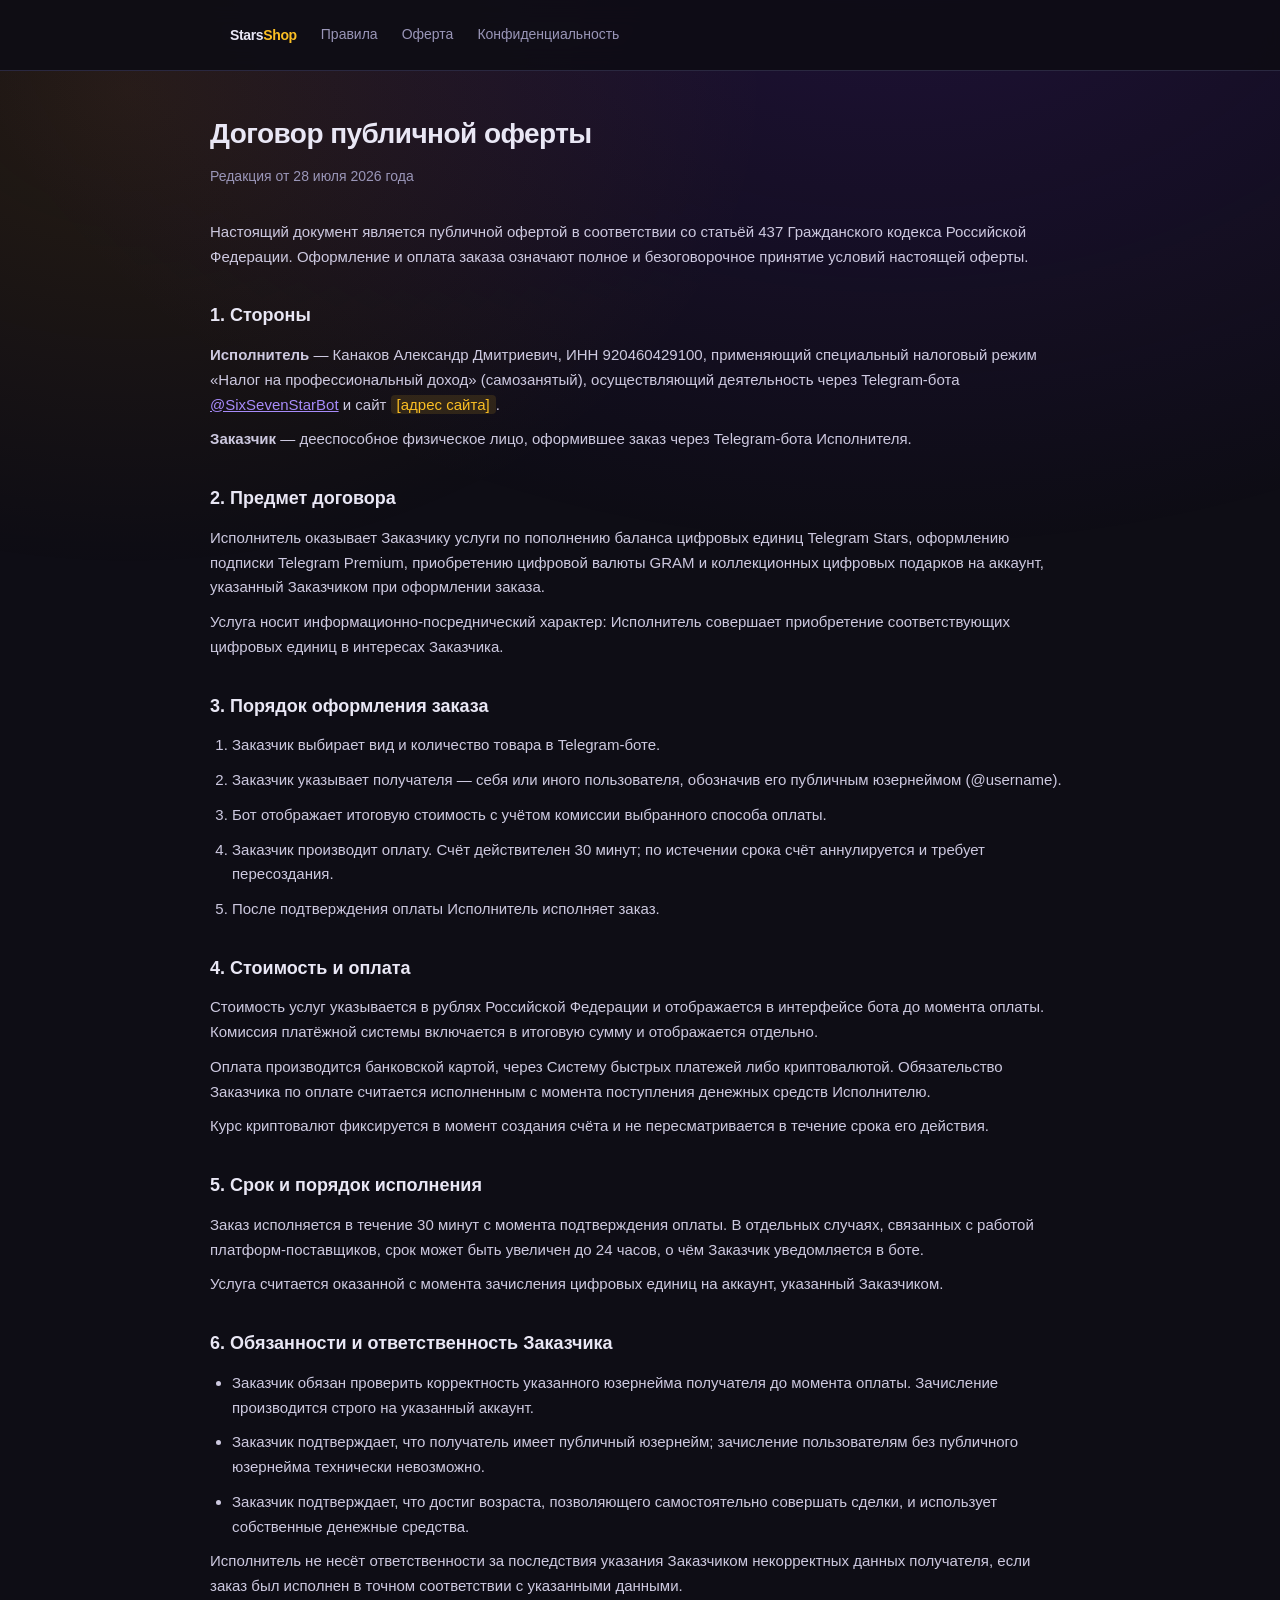
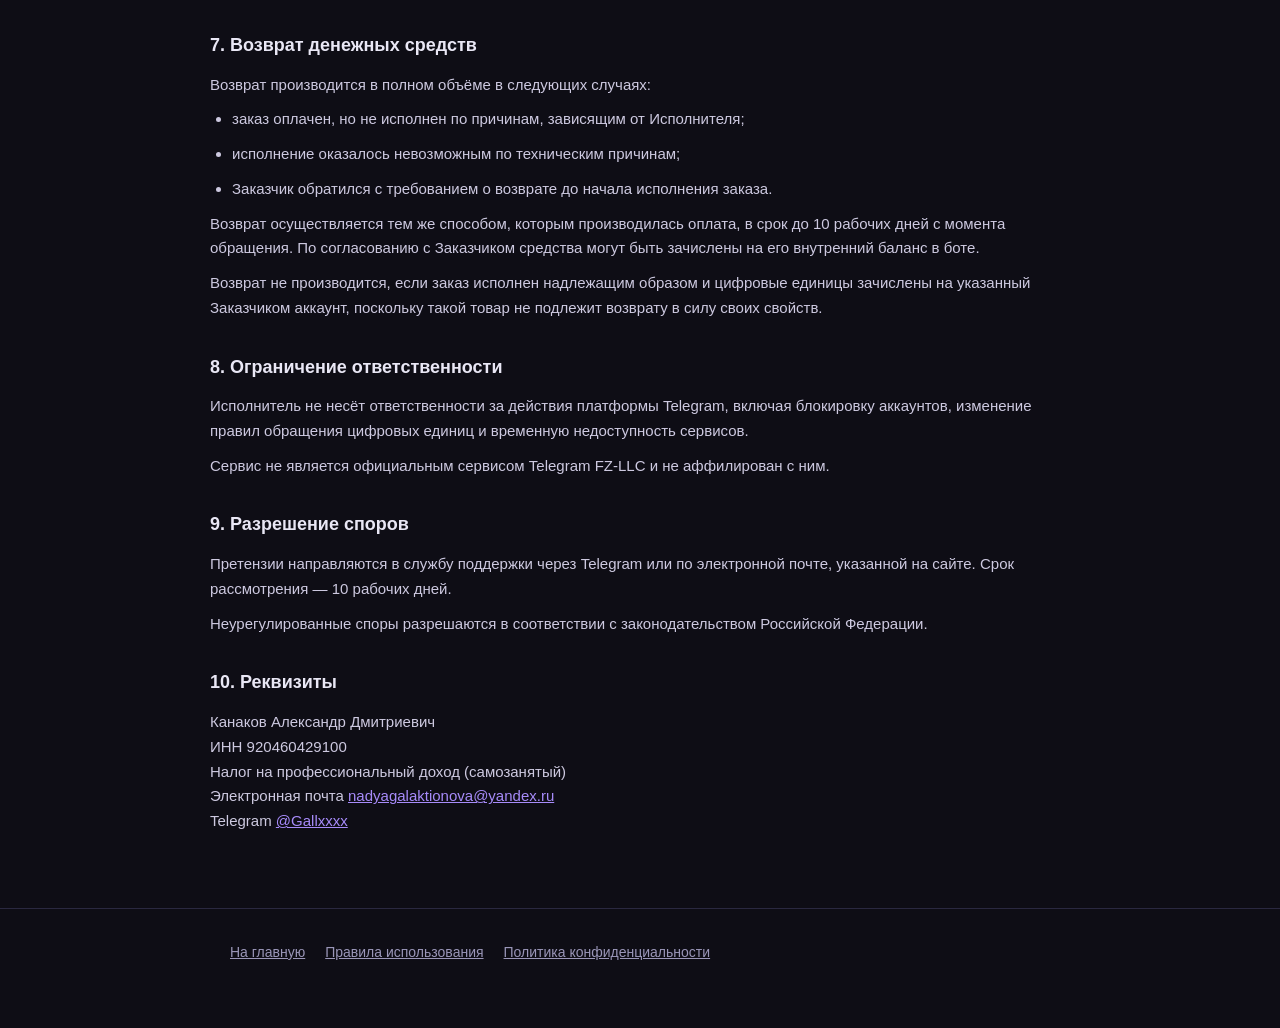
==== offer.html @ 95209e5b "Stars Shop: лендинг, оферта, правила, политика конфиденциальности" ====
<!doctype html>
<html lang="ru">
<head>
<meta charset="utf-8">
<meta name="viewport" content="width=device-width, initial-scale=1">
<title>Публичная оферта — Stars Shop</title>
<link rel="stylesheet" href="style.css">
</head>
<body>

<header>
  <div class="wrap nav">
    <div class="logo"><a href="index.html" style="color:inherit;text-decoration:none">Stars<span>Shop</span></a></div>
    <a href="rules.html">Правила</a>
    <a href="offer.html">Оферта</a>
    <a href="privacy.html">Конфиденциальность</a>
  </div>
</header>

<div class="wrap doc">

  <h1>Договор публичной оферты</h1>
  <p class="updated">Редакция от 28 июля 2026 года</p>

  <p>Настоящий документ является публичной офертой в соответствии со статьёй 437
     Гражданского кодекса Российской Федерации. Оформление и оплата заказа
     означают полное и безоговорочное принятие условий настоящей оферты.</p>

  <h2>1. Стороны</h2>
  <p><b>Исполнитель</b> — Канаков Александр Дмитриевич,
     ИНН 920460429100, применяющий специальный налоговый режим
     «Налог на профессиональный доход» (самозанятый),
     осуществляющий деятельность через Telegram-бота
     <a href="https://t.me/SixSevenStarBot" style="color:var(--accent)">@SixSevenStarBot</a>
     и сайт <span class="fill">[адрес сайта]</span>.</p>
  <p><b>Заказчик</b> — дееспособное физическое лицо, оформившее заказ через
     Telegram-бота Исполнителя.</p>

  <h2>2. Предмет договора</h2>
  <p>Исполнитель оказывает Заказчику услуги по пополнению баланса цифровых
     единиц Telegram Stars, оформлению подписки Telegram Premium, приобретению
     цифровой валюты GRAM и коллекционных цифровых подарков на аккаунт,
     указанный Заказчиком при оформлении заказа.</p>
  <p>Услуга носит информационно-посреднический характер: Исполнитель совершает
     приобретение соответствующих цифровых единиц в интересах Заказчика.</p>

  <h2>3. Порядок оформления заказа</h2>
  <ol>
    <li>Заказчик выбирает вид и количество товара в Telegram-боте.</li>
    <li>Заказчик указывает получателя — себя или иного пользователя,
        обозначив его публичным юзернеймом (@username).</li>
    <li>Бот отображает итоговую стоимость с учётом комиссии выбранного
        способа оплаты.</li>
    <li>Заказчик производит оплату. Счёт действителен 30 минут;
        по истечении срока счёт аннулируется и требует пересоздания.</li>
    <li>После подтверждения оплаты Исполнитель исполняет заказ.</li>
  </ol>

  <h2>4. Стоимость и оплата</h2>
  <p>Стоимость услуг указывается в рублях Российской Федерации и отображается
     в интерфейсе бота до момента оплаты. Комиссия платёжной системы включается
     в итоговую сумму и отображается отдельно.</p>
  <p>Оплата производится банковской картой, через Систему быстрых платежей
     либо криптовалютой. Обязательство Заказчика по оплате считается
     исполненным с момента поступления денежных средств Исполнителю.</p>
  <p>Курс криптовалют фиксируется в момент создания счёта и не пересматривается
     в течение срока его действия.</p>

  <h2>5. Срок и порядок исполнения</h2>
  <p>Заказ исполняется в течение 30 минут с момента подтверждения оплаты.
     В отдельных случаях, связанных с работой платформ-поставщиков, срок может
     быть увеличен до 24 часов, о чём Заказчик уведомляется в боте.</p>
  <p>Услуга считается оказанной с момента зачисления цифровых единиц на
     аккаунт, указанный Заказчиком.</p>

  <h2>6. Обязанности и ответственность Заказчика</h2>
  <ul>
    <li>Заказчик обязан проверить корректность указанного юзернейма получателя
        до момента оплаты. Зачисление производится строго на указанный аккаунт.</li>
    <li>Заказчик подтверждает, что получатель имеет публичный юзернейм;
        зачисление пользователям без публичного юзернейма технически невозможно.</li>
    <li>Заказчик подтверждает, что достиг возраста, позволяющего самостоятельно
        совершать сделки, и использует собственные денежные средства.</li>
  </ul>
  <p>Исполнитель не несёт ответственности за последствия указания Заказчиком
     некорректных данных получателя, если заказ был исполнен в точном
     соответствии с указанными данными.</p>

  <h2>7. Возврат денежных средств</h2>
  <p>Возврат производится в полном объёме в следующих случаях:</p>
  <ul>
    <li>заказ оплачен, но не исполнен по причинам, зависящим от Исполнителя;</li>
    <li>исполнение оказалось невозможным по техническим причинам;</li>
    <li>Заказчик обратился с требованием о возврате до начала исполнения заказа.</li>
  </ul>
  <p>Возврат осуществляется тем же способом, которым производилась оплата,
     в срок до 10 рабочих дней с момента обращения. По согласованию с Заказчиком
     средства могут быть зачислены на его внутренний баланс в боте.</p>
  <p>Возврат не производится, если заказ исполнен надлежащим образом
     и цифровые единицы зачислены на указанный Заказчиком аккаунт, поскольку
     такой товар не подлежит возврату в силу своих свойств.</p>

  <h2>8. Ограничение ответственности</h2>
  <p>Исполнитель не несёт ответственности за действия платформы Telegram,
     включая блокировку аккаунтов, изменение правил обращения цифровых единиц
     и временную недоступность сервисов.</p>
  <p>Сервис не является официальным сервисом Telegram FZ-LLC и не аффилирован
     с ним.</p>

  <h2>9. Разрешение споров</h2>
  <p>Претензии направляются в службу поддержки через Telegram или по
     электронной почте, указанной на сайте. Срок рассмотрения — 10 рабочих дней.</p>
  <p>Неурегулированные споры разрешаются в соответствии с законодательством
     Российской Федерации.</p>

  <h2>10. Реквизиты</h2>
  <p>Канаков Александр Дмитриевич<br>
     ИНН 920460429100<br>
     Налог на профессиональный доход (самозанятый)<br>
     Электронная почта <a href="mailto:nadyagalaktionova@yandex.ru" style="color:var(--accent)">nadyagalaktionova@yandex.ru</a><br>
     Telegram <a href="https://t.me/Gallxxxx" style="color:var(--accent)">@Gallxxxx</a></p>

</div>

<footer>
  <div class="wrap">
    <div class="links">
      <a href="index.html">На главную</a>
      <a href="rules.html">Правила использования</a>
      <a href="privacy.html">Политика конфиденциальности</a>
    </div>
  </div>
</footer>

</body>
</html>
---- style.css ----
:root {
  --bg: #0e0d15;
  --card: #17162170;
  --border: #2a2840;
  --text: #e9e7f5;
  --muted: #9a96b8;
  --accent: #a78bfa;
  --gold: #fbbf24;
}

* { box-sizing: border-box; margin: 0; padding: 0; }

body {
  background: var(--bg);
  color: var(--text);
  font: 16px/1.65 -apple-system, BlinkMacSystemFont, "Segoe UI", Roboto, sans-serif;
  -webkit-font-smoothing: antialiased;
}

body::before {
  content: "";
  position: fixed;
  inset: 0;
  background:
    radial-gradient(60rem 40rem at 70% -10%, #6d28d92e, transparent),
    radial-gradient(40rem 30rem at 10% 10%, #f59e0b1a, transparent);
  pointer-events: none;
  z-index: -1;
}

.wrap { max-width: 860px; margin: 0 auto; padding: 0 20px; }

header {
  padding: 20px 0;
  border-bottom: 1px solid var(--border);
  position: sticky;
  top: 0;
  background: #0e0d15e6;
  backdrop-filter: blur(12px);
  z-index: 10;
}

.nav { display: flex; align-items: center; gap: 24px; flex-wrap: wrap; }
.logo { font-weight: 700; font-size: 18px; letter-spacing: -0.02em; }
.logo span { color: var(--gold); }
.nav a { color: var(--muted); text-decoration: none; font-size: 14px; }
.nav a:hover { color: var(--text); }
.nav .spacer { margin-left: auto; }

.hero { padding: 72px 0 56px; text-align: center; }
.hero h1 {
  font-size: clamp(30px, 6vw, 46px);
  line-height: 1.15;
  letter-spacing: -0.03em;
  margin-bottom: 18px;
}
.hero h1 em { color: var(--gold); font-style: normal; }
.hero p { color: var(--muted); font-size: 18px; max-width: 540px; margin: 0 auto 32px; }

.btn {
  display: inline-block;
  background: var(--accent);
  color: #14121f;
  padding: 14px 32px;
  border-radius: 12px;
  font-weight: 650;
  text-decoration: none;
  transition: transform .15s, box-shadow .15s;
}
.btn:hover { transform: translateY(-2px); box-shadow: 0 10px 30px #a78bfa40; }

.grid { display: grid; gap: 16px; grid-template-columns: repeat(auto-fit, minmax(220px, 1fr)); }

.card {
  background: var(--card);
  border: 1px solid var(--border);
  border-radius: 16px;
  padding: 24px;
}
.card h3 { font-size: 17px; margin-bottom: 8px; }
.card p { color: var(--muted); font-size: 15px; }

section { padding: 40px 0; }
section > h2 {
  font-size: 24px;
  letter-spacing: -0.02em;
  margin-bottom: 20px;
}

table { width: 100%; border-collapse: collapse; font-size: 15px; }
table th, table td { text-align: left; padding: 12px 14px; border-bottom: 1px solid var(--border); }
table th { color: var(--muted); font-weight: 500; font-size: 13px; text-transform: uppercase; letter-spacing: .04em; }
.price { color: var(--gold); font-weight: 650; }
.table-scroll { overflow-x: auto; }

.doc { padding: 40px 0 64px; }
.doc h1 { font-size: 28px; margin-bottom: 8px; letter-spacing: -0.02em; }
.doc .updated { color: var(--muted); font-size: 14px; margin-bottom: 32px; }
.doc h2 { font-size: 18px; margin: 32px 0 12px; }
.doc p, .doc li { color: #cdc9e0; font-size: 15px; margin-bottom: 10px; }
.doc ul, .doc ol { padding-left: 22px; }
.doc .fill { background: #fbbf2420; color: var(--gold); padding: 1px 6px; border-radius: 4px; }

footer {
  border-top: 1px solid var(--border);
  padding: 32px 0 48px;
  color: var(--muted);
  font-size: 14px;
}
footer a { color: var(--muted); }
footer .links { display: flex; gap: 20px; flex-wrap: wrap; margin-bottom: 16px; }

@media (max-width: 560px) {
  .hero { padding: 48px 0 36px; }
  .nav { gap: 14px; }
  .nav .spacer { display: none; }
}
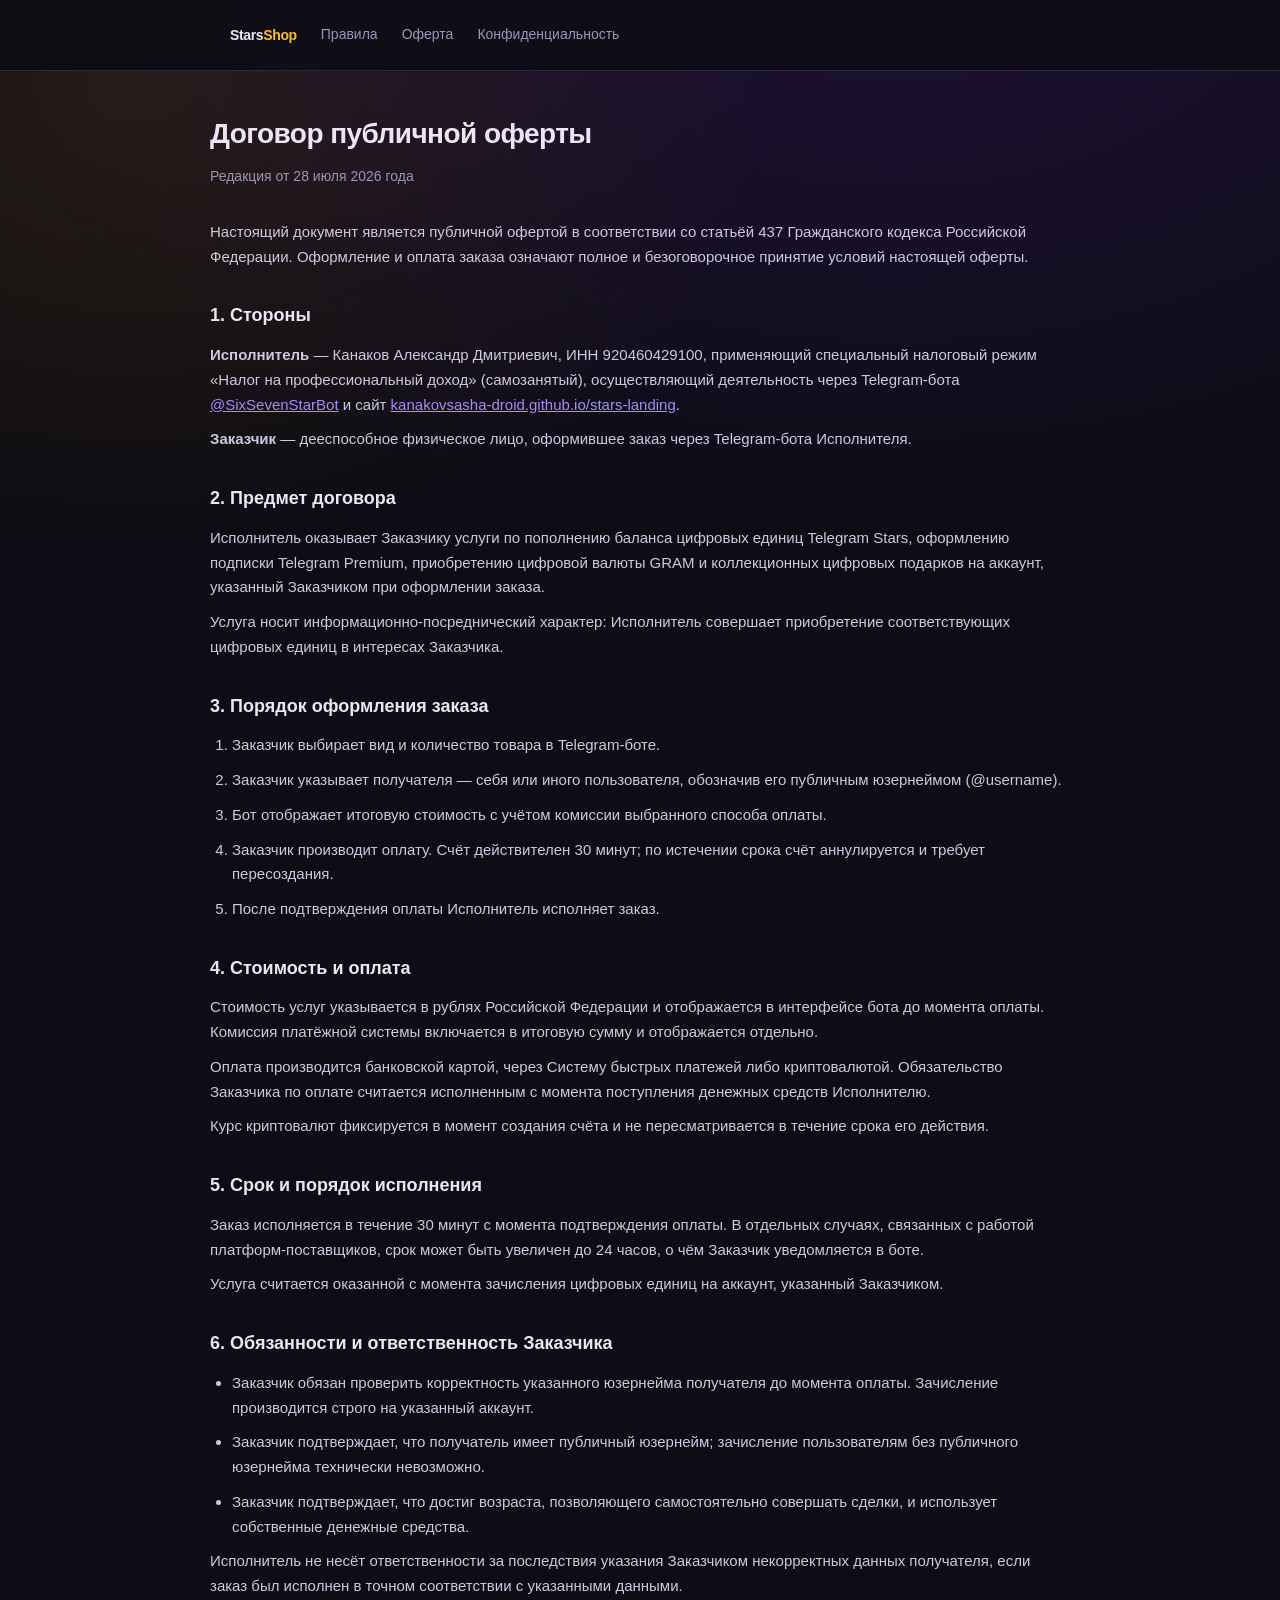
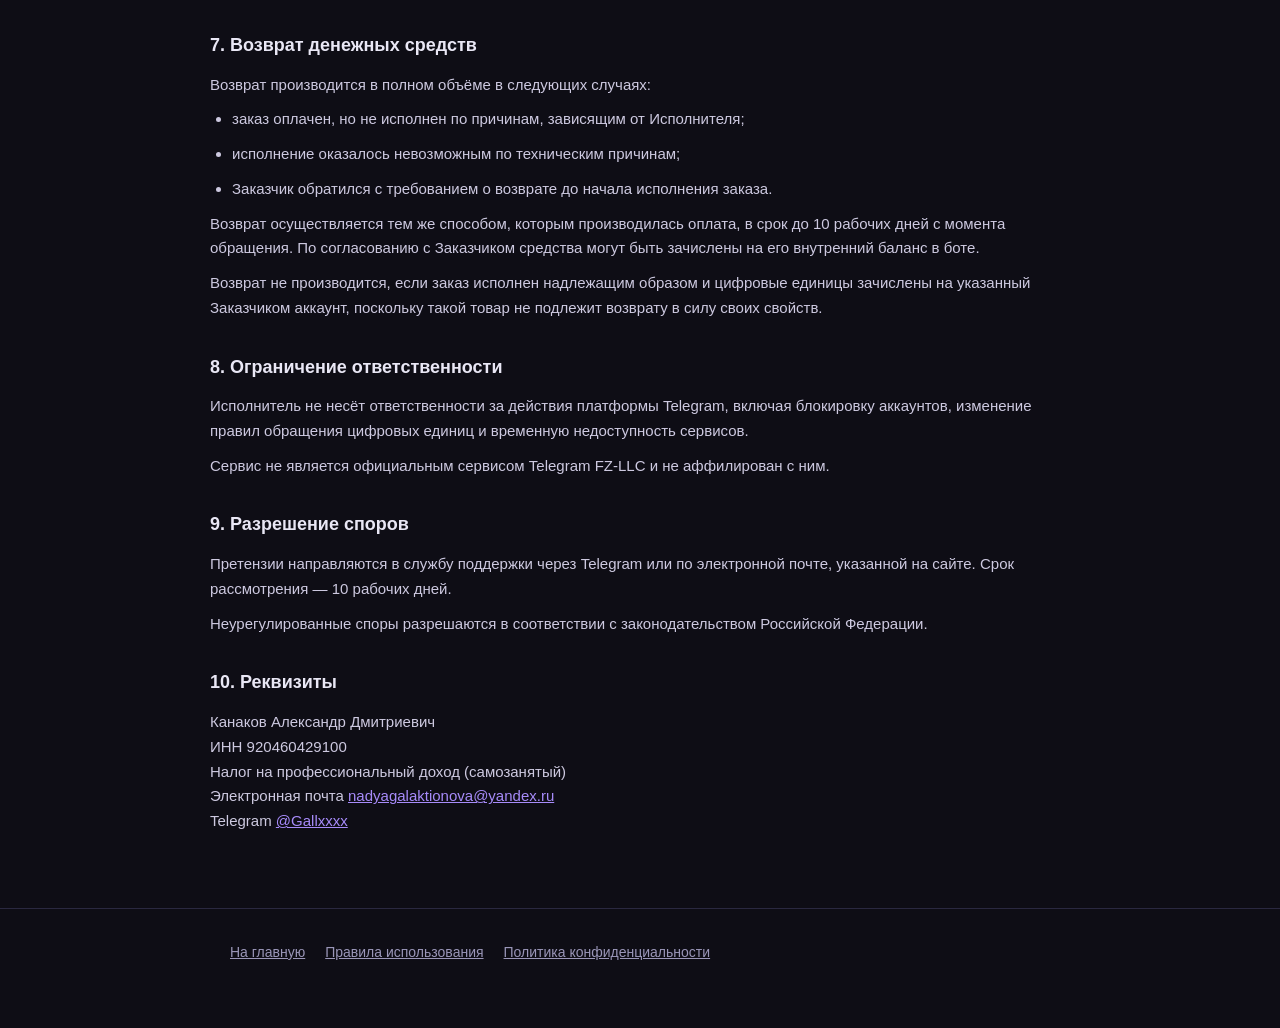
==== commit e4c2dab7: "оферта: адрес сайта" ====
--- a/offer.html
+++ b/offer.html
@@ -32,7 +32,7 @@
      «Налог на профессиональный доход» (самозанятый),
      осуществляющий деятельность через Telegram-бота
      <a href="https://t.me/SixSevenStarBot" style="color:var(--accent)">@SixSevenStarBot</a>
-     и сайт <span class="fill">[адрес сайта]</span>.</p>
+     и сайт <a href="https://kanakovsasha-droid.github.io/stars-landing/" style="color:var(--accent)">kanakovsasha-droid.github.io/stars-landing</a>.</p>
   <p><b>Заказчик</b> — дееспособное физическое лицо, оформившее заказ через
      Telegram-бота Исполнителя.</p>
 
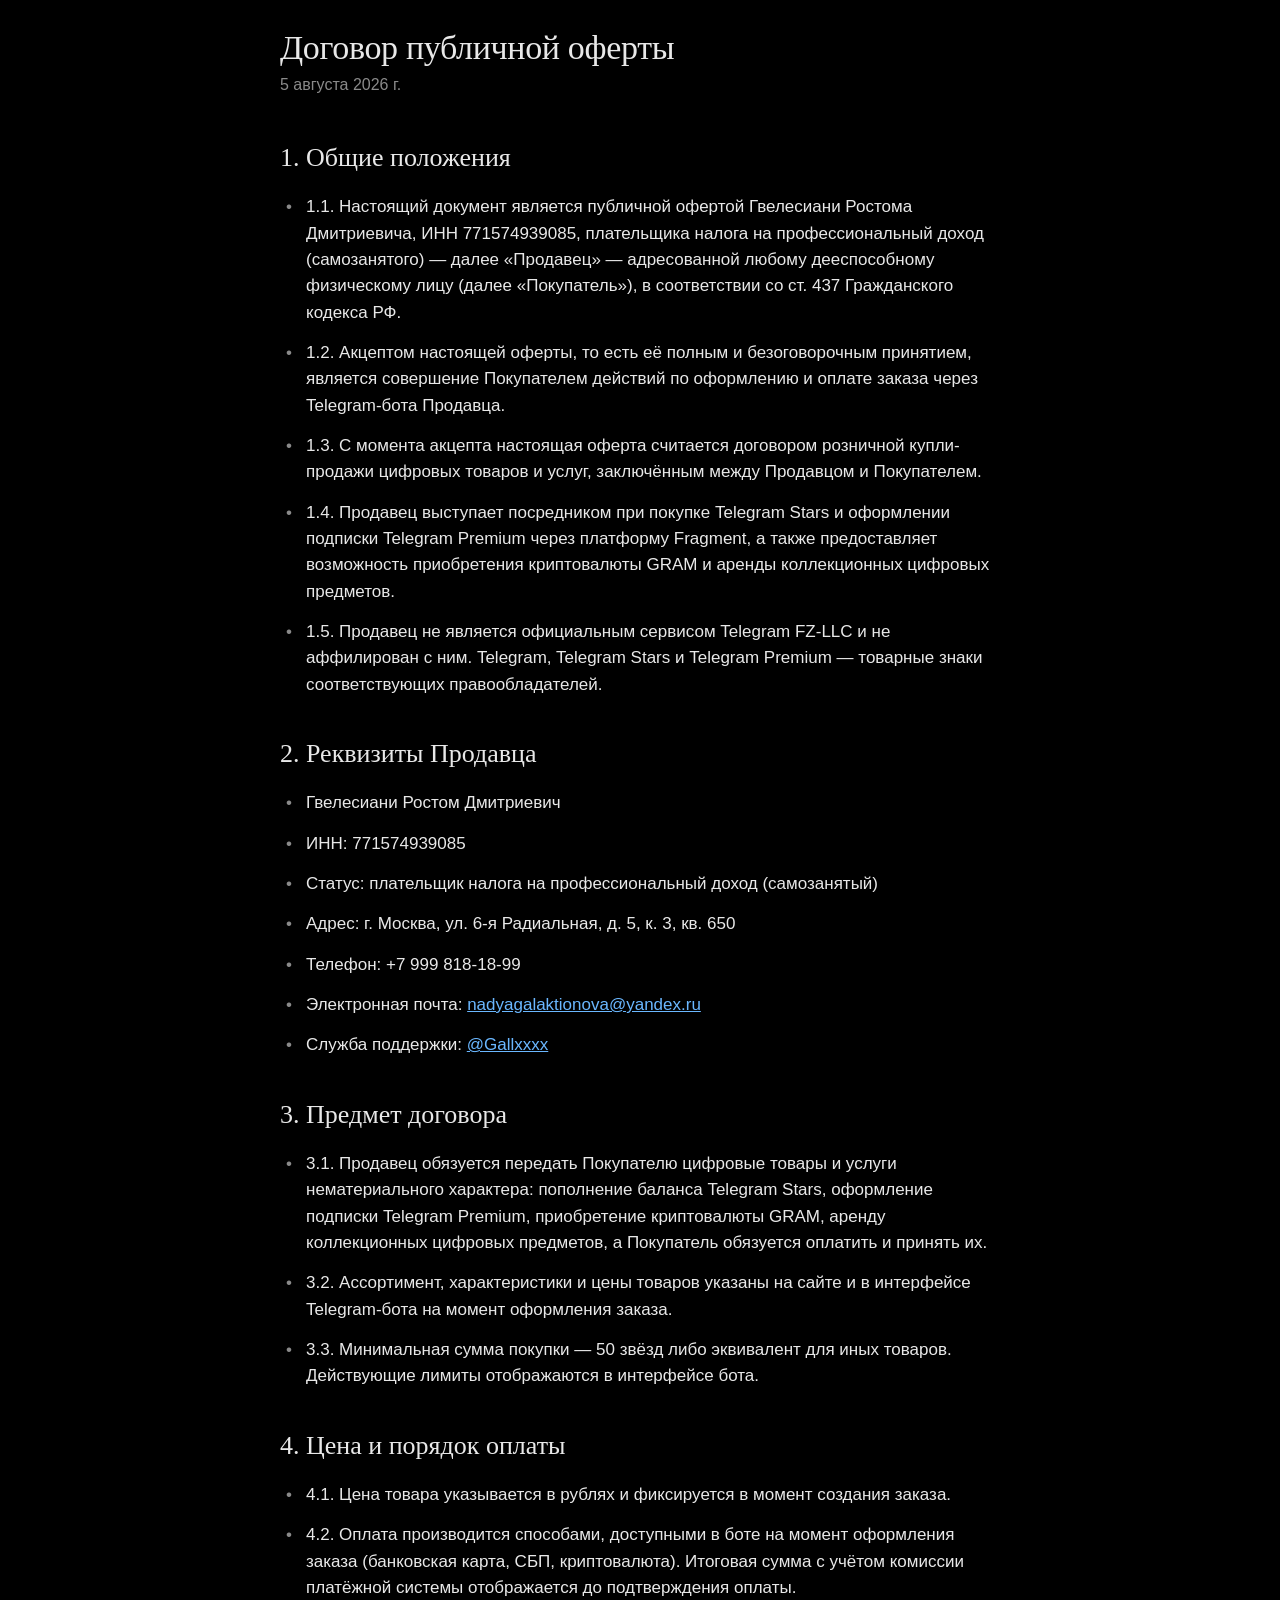
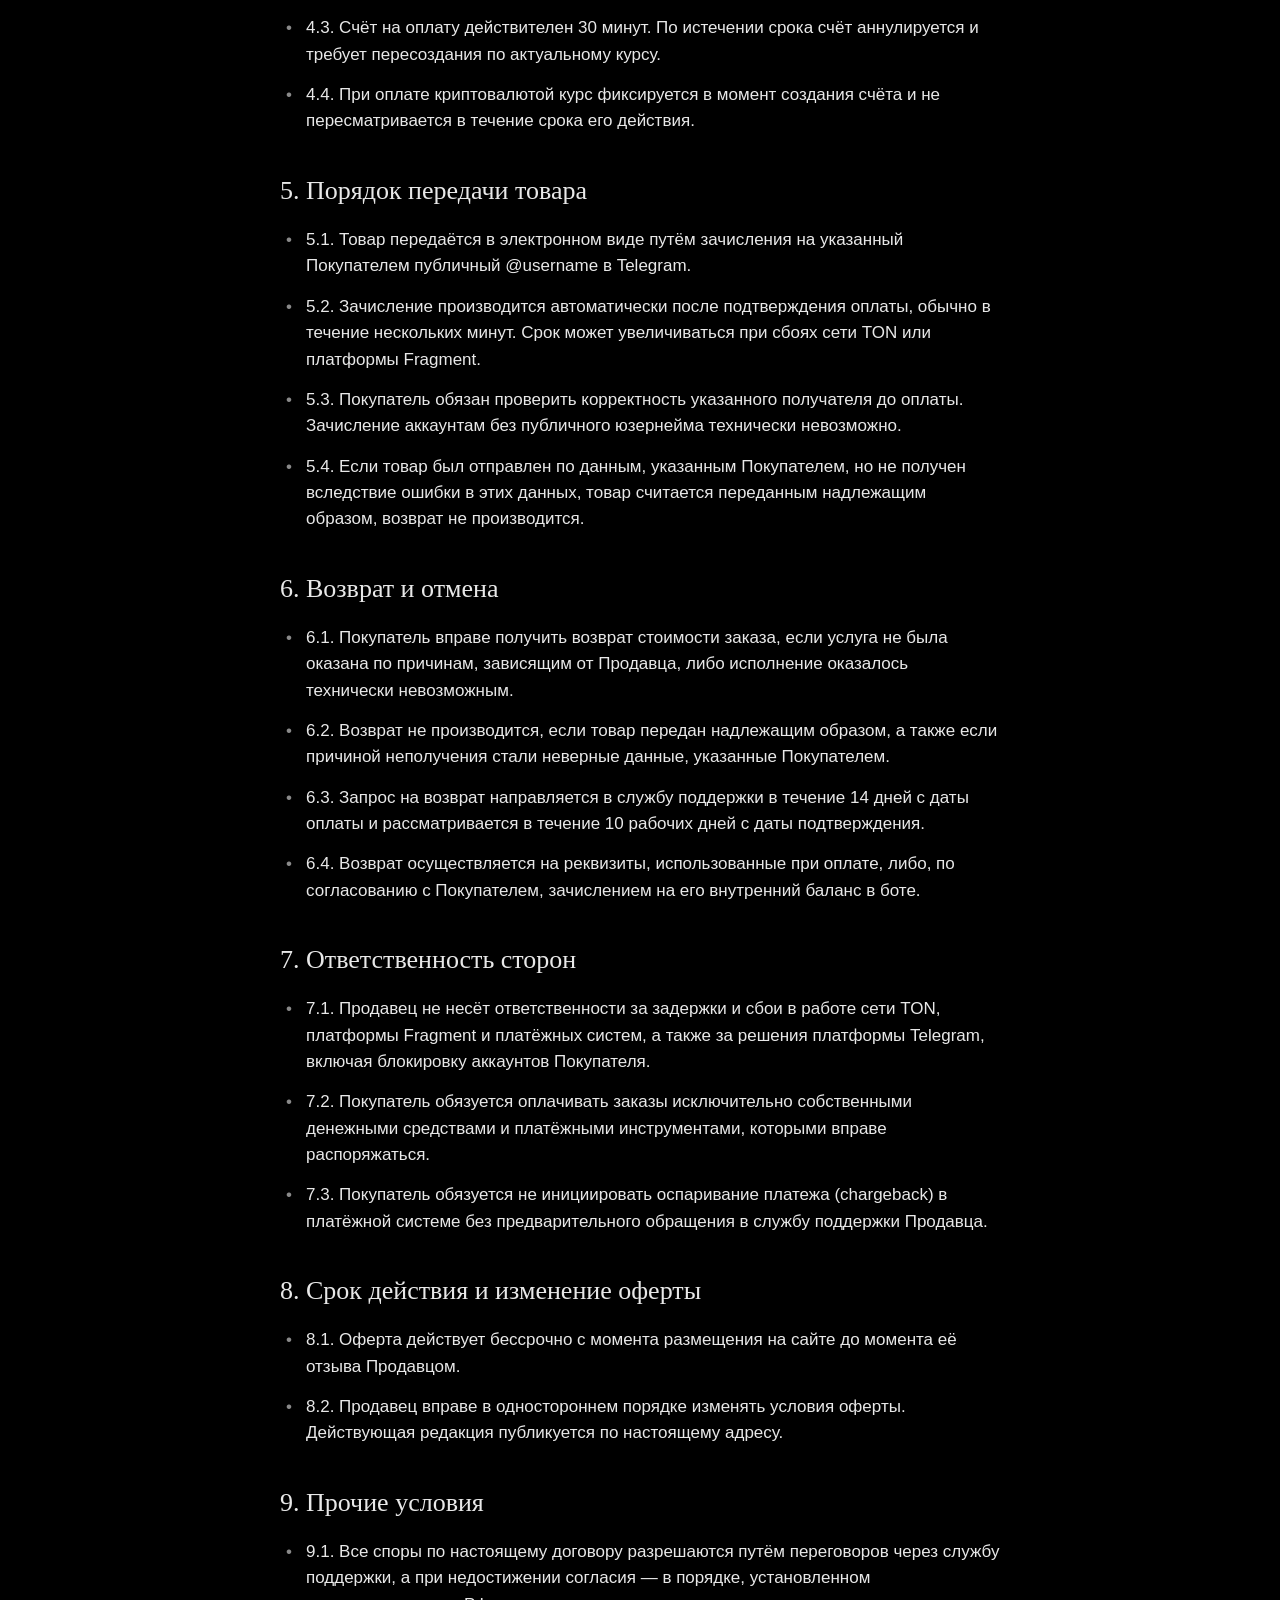
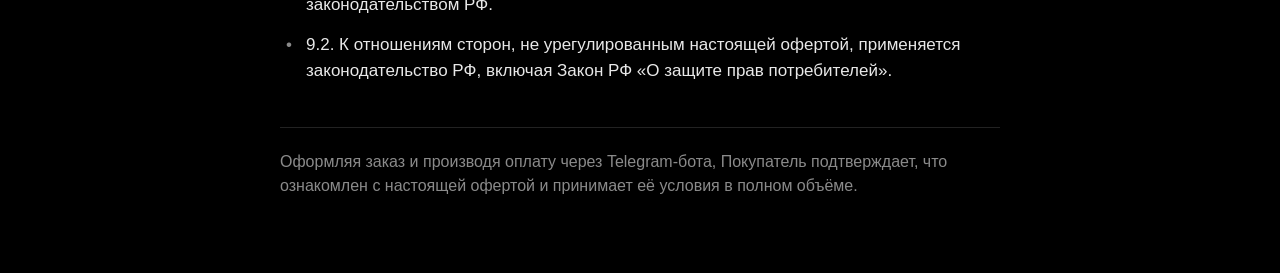
==== commit f7eea86a: "Реквизиты нового владельца, договор оферты" ====
--- a/offer.html
+++ b/offer.html
@@ -3,134 +3,88 @@
 <head>
 <meta charset="utf-8">
 <meta name="viewport" content="width=device-width, initial-scale=1">
-<title>Публичная оферта — Stars Shop</title>
-<link rel="stylesheet" href="style.css">
+<title>Договор оферты</title>
+<link rel="stylesheet" href="doc.css">
 </head>
 <body>
 
-<header>
-  <div class="wrap nav">
-    <div class="logo"><a href="index.html" style="color:inherit;text-decoration:none">Stars<span>Shop</span></a></div>
-    <a href="rules.html">Правила</a>
-    <a href="offer.html">Оферта</a>
-    <a href="privacy.html">Конфиденциальность</a>
-  </div>
-</header>
+<h1>Договор публичной оферты</h1>
+<div class="date">5 августа 2026 г.</div>
 
-<div class="wrap doc">
+<h2>1. Общие положения</h2>
+<ul>
+  <li>1.1. Настоящий документ является публичной офертой Гвелесиани Ростома Дмитриевича, ИНН 771574939085, плательщика налога на профессиональный доход (самозанятого) — далее «Продавец» — адресованной любому дееспособному физическому лицу (далее «Покупатель»), в соответствии со ст. 437 Гражданского кодекса РФ.</li>
+  <li>1.2. Акцептом настоящей оферты, то есть её полным и безоговорочным принятием, является совершение Покупателем действий по оформлению и оплате заказа через Telegram-бота Продавца.</li>
+  <li>1.3. С момента акцепта настоящая оферта считается договором розничной купли-продажи цифровых товаров и услуг, заключённым между Продавцом и Покупателем.</li>
+  <li>1.4. Продавец выступает посредником при покупке Telegram Stars и оформлении подписки Telegram Premium через платформу Fragment, а также предоставляет возможность приобретения криптовалюты GRAM и аренды коллекционных цифровых предметов.</li>
+  <li>1.5. Продавец не является официальным сервисом Telegram FZ-LLC и не аффилирован с ним. Telegram, Telegram Stars и Telegram Premium — товарные знаки соответствующих правообладателей.</li>
+</ul>
 
-  <h1>Договор публичной оферты</h1>
-  <p class="updated">Редакция от 28 июля 2026 года</p>
+<h2>2. Реквизиты Продавца</h2>
+<ul>
+  <li>Гвелесиани Ростом Дмитриевич</li>
+  <li>ИНН: 771574939085</li>
+  <li>Статус: плательщик налога на профессиональный доход (самозанятый)</li>
+  <li>Адрес: г. Москва, ул. 6-я Радиальная, д. 5, к. 3, кв. 650</li>
+  <li>Телефон: +7 999 818-18-99</li>
+  <li>Электронная почта: <a href="mailto:nadyagalaktionova@yandex.ru" style="color:var(--accent)">nadyagalaktionova@yandex.ru</a></li>
+  <li>Служба поддержки: <a href="https://t.me/Gallxxxx" style="color:var(--accent)">@Gallxxxx</a></li>
+</ul>
 
-  <p>Настоящий документ является публичной офертой в соответствии со статьёй 437
-     Гражданского кодекса Российской Федерации. Оформление и оплата заказа
-     означают полное и безоговорочное принятие условий настоящей оферты.</p>
+<h2>3. Предмет договора</h2>
+<ul>
+  <li>3.1. Продавец обязуется передать Покупателю цифровые товары и услуги нематериального характера: пополнение баланса Telegram Stars, оформление подписки Telegram Premium, приобретение криптовалюты GRAM, аренду коллекционных цифровых предметов, а Покупатель обязуется оплатить и принять их.</li>
+  <li>3.2. Ассортимент, характеристики и цены товаров указаны на сайте и в интерфейсе Telegram-бота на момент оформления заказа.</li>
+  <li>3.3. Минимальная сумма покупки — 50 звёзд либо эквивалент для иных товаров. Действующие лимиты отображаются в интерфейсе бота.</li>
+</ul>
 
-  <h2>1. Стороны</h2>
-  <p><b>Исполнитель</b> — Канаков Александр Дмитриевич,
-     ИНН 920460429100, применяющий специальный налоговый режим
-     «Налог на профессиональный доход» (самозанятый),
-     осуществляющий деятельность через Telegram-бота
-     <a href="https://t.me/SixSevenStarBot" style="color:var(--accent)">@SixSevenStarBot</a>
-     и сайт <a href="https://kanakovsasha-droid.github.io/stars-landing/" style="color:var(--accent)">kanakovsasha-droid.github.io/stars-landing</a>.</p>
-  <p><b>Заказчик</b> — дееспособное физическое лицо, оформившее заказ через
-     Telegram-бота Исполнителя.</p>
+<h2>4. Цена и порядок оплаты</h2>
+<ul>
+  <li>4.1. Цена товара указывается в рублях и фиксируется в момент создания заказа.</li>
+  <li>4.2. Оплата производится способами, доступными в боте на момент оформления заказа (банковская карта, СБП, криптовалюта). Итоговая сумма с учётом комиссии платёжной системы отображается до подтверждения оплаты.</li>
+  <li>4.3. Счёт на оплату действителен 30 минут. По истечении срока счёт аннулируется и требует пересоздания по актуальному курсу.</li>
+  <li>4.4. При оплате криптовалютой курс фиксируется в момент создания счёта и не пересматривается в течение срока его действия.</li>
+</ul>
 
-  <h2>2. Предмет договора</h2>
-  <p>Исполнитель оказывает Заказчику услуги по пополнению баланса цифровых
-     единиц Telegram Stars, оформлению подписки Telegram Premium, приобретению
-     цифровой валюты GRAM и коллекционных цифровых подарков на аккаунт,
-     указанный Заказчиком при оформлении заказа.</p>
-  <p>Услуга носит информационно-посреднический характер: Исполнитель совершает
-     приобретение соответствующих цифровых единиц в интересах Заказчика.</p>
+<h2>5. Порядок передачи товара</h2>
+<ul>
+  <li>5.1. Товар передаётся в электронном виде путём зачисления на указанный Покупателем публичный @username в Telegram.</li>
+  <li>5.2. Зачисление производится автоматически после подтверждения оплаты, обычно в течение нескольких минут. Срок может увеличиваться при сбоях сети TON или платформы Fragment.</li>
+  <li>5.3. Покупатель обязан проверить корректность указанного получателя до оплаты. Зачисление аккаунтам без публичного юзернейма технически невозможно.</li>
+  <li>5.4. Если товар был отправлен по данным, указанным Покупателем, но не получен вследствие ошибки в этих данных, товар считается переданным надлежащим образом, возврат не производится.</li>
+</ul>
 
-  <h2>3. Порядок оформления заказа</h2>
-  <ol>
-    <li>Заказчик выбирает вид и количество товара в Telegram-боте.</li>
-    <li>Заказчик указывает получателя — себя или иного пользователя,
-        обозначив его публичным юзернеймом (@username).</li>
-    <li>Бот отображает итоговую стоимость с учётом комиссии выбранного
-        способа оплаты.</li>
-    <li>Заказчик производит оплату. Счёт действителен 30 минут;
-        по истечении срока счёт аннулируется и требует пересоздания.</li>
-    <li>После подтверждения оплаты Исполнитель исполняет заказ.</li>
-  </ol>
+<h2>6. Возврат и отмена</h2>
+<ul>
+  <li>6.1. Покупатель вправе получить возврат стоимости заказа, если услуга не была оказана по причинам, зависящим от Продавца, либо исполнение оказалось технически невозможным.</li>
+  <li>6.2. Возврат не производится, если товар передан надлежащим образом, а также если причиной неполучения стали неверные данные, указанные Покупателем.</li>
+  <li>6.3. Запрос на возврат направляется в службу поддержки в течение 14 дней с даты оплаты и рассматривается в течение 10 рабочих дней с даты подтверждения.</li>
+  <li>6.4. Возврат осуществляется на реквизиты, использованные при оплате, либо, по согласованию с Покупателем, зачислением на его внутренний баланс в боте.</li>
+</ul>
 
-  <h2>4. Стоимость и оплата</h2>
-  <p>Стоимость услуг указывается в рублях Российской Федерации и отображается
-     в интерфейсе бота до момента оплаты. Комиссия платёжной системы включается
-     в итоговую сумму и отображается отдельно.</p>
-  <p>Оплата производится банковской картой, через Систему быстрых платежей
-     либо криптовалютой. Обязательство Заказчика по оплате считается
-     исполненным с момента поступления денежных средств Исполнителю.</p>
-  <p>Курс криптовалют фиксируется в момент создания счёта и не пересматривается
-     в течение срока его действия.</p>
+<h2>7. Ответственность сторон</h2>
+<ul>
+  <li>7.1. Продавец не несёт ответственности за задержки и сбои в работе сети TON, платформы Fragment и платёжных систем, а также за решения платформы Telegram, включая блокировку аккаунтов Покупателя.</li>
+  <li>7.2. Покупатель обязуется оплачивать заказы исключительно собственными денежными средствами и платёжными инструментами, которыми вправе распоряжаться.</li>
+  <li>7.3. Покупатель обязуется не инициировать оспаривание платежа (chargeback) в платёжной системе без предварительного обращения в службу поддержки Продавца.</li>
+</ul>
 
-  <h2>5. Срок и порядок исполнения</h2>
-  <p>Заказ исполняется в течение 30 минут с момента подтверждения оплаты.
-     В отдельных случаях, связанных с работой платформ-поставщиков, срок может
-     быть увеличен до 24 часов, о чём Заказчик уведомляется в боте.</p>
-  <p>Услуга считается оказанной с момента зачисления цифровых единиц на
-     аккаунт, указанный Заказчиком.</p>
+<h2>8. Срок действия и изменение оферты</h2>
+<ul>
+  <li>8.1. Оферта действует бессрочно с момента размещения на сайте до момента её отзыва Продавцом.</li>
+  <li>8.2. Продавец вправе в одностороннем порядке изменять условия оферты. Действующая редакция публикуется по настоящему адресу.</li>
+</ul>
 
-  <h2>6. Обязанности и ответственность Заказчика</h2>
-  <ul>
-    <li>Заказчик обязан проверить корректность указанного юзернейма получателя
-        до момента оплаты. Зачисление производится строго на указанный аккаунт.</li>
-    <li>Заказчик подтверждает, что получатель имеет публичный юзернейм;
-        зачисление пользователям без публичного юзернейма технически невозможно.</li>
-    <li>Заказчик подтверждает, что достиг возраста, позволяющего самостоятельно
-        совершать сделки, и использует собственные денежные средства.</li>
-  </ul>
-  <p>Исполнитель не несёт ответственности за последствия указания Заказчиком
-     некорректных данных получателя, если заказ был исполнен в точном
-     соответствии с указанными данными.</p>
+<h2>9. Прочие условия</h2>
+<ul>
+  <li>9.1. Все споры по настоящему договору разрешаются путём переговоров через службу поддержки, а при недостижении согласия — в порядке, установленном законодательством РФ.</li>
+  <li>9.2. К отношениям сторон, не урегулированным настоящей офертой, применяется законодательство РФ, включая Закон РФ «О защите прав потребителей».</li>
+</ul>
 
-  <h2>7. Возврат денежных средств</h2>
-  <p>Возврат производится в полном объёме в следующих случаях:</p>
-  <ul>
-    <li>заказ оплачен, но не исполнен по причинам, зависящим от Исполнителя;</li>
-    <li>исполнение оказалось невозможным по техническим причинам;</li>
-    <li>Заказчик обратился с требованием о возврате до начала исполнения заказа.</li>
-  </ul>
-  <p>Возврат осуществляется тем же способом, которым производилась оплата,
-     в срок до 10 рабочих дней с момента обращения. По согласованию с Заказчиком
-     средства могут быть зачислены на его внутренний баланс в боте.</p>
-  <p>Возврат не производится, если заказ исполнен надлежащим образом
-     и цифровые единицы зачислены на указанный Заказчиком аккаунт, поскольку
-     такой товар не подлежит возврату в силу своих свойств.</p>
-
-  <h2>8. Ограничение ответственности</h2>
-  <p>Исполнитель не несёт ответственности за действия платформы Telegram,
-     включая блокировку аккаунтов, изменение правил обращения цифровых единиц
-     и временную недоступность сервисов.</p>
-  <p>Сервис не является официальным сервисом Telegram FZ-LLC и не аффилирован
-     с ним.</p>
-
-  <h2>9. Разрешение споров</h2>
-  <p>Претензии направляются в службу поддержки через Telegram или по
-     электронной почте, указанной на сайте. Срок рассмотрения — 10 рабочих дней.</p>
-  <p>Неурегулированные споры разрешаются в соответствии с законодательством
-     Российской Федерации.</p>
-
-  <h2>10. Реквизиты</h2>
-  <p>Канаков Александр Дмитриевич<br>
-     ИНН 920460429100<br>
-     Налог на профессиональный доход (самозанятый)<br>
-     Электронная почта <a href="mailto:nadyagalaktionova@yandex.ru" style="color:var(--accent)">nadyagalaktionova@yandex.ru</a><br>
-     Telegram <a href="https://t.me/Gallxxxx" style="color:var(--accent)">@Gallxxxx</a></p>
-
-</div>
-
-<footer>
-  <div class="wrap">
-    <div class="links">
-      <a href="index.html">На главную</a>
-      <a href="rules.html">Правила использования</a>
-      <a href="privacy.html">Политика конфиденциальности</a>
-    </div>
-  </div>
-</footer>
+<p class="final">
+  Оформляя заказ и производя оплату через Telegram-бота, Покупатель подтверждает,
+  что ознакомлен с настоящей офертой и принимает её условия в полном объёме.
+</p>
 
 </body>
 </html>
--- a/doc.css
+++ b/doc.css
@@ -0,0 +1,76 @@
+/* Оформление юридических документов: тёмный фон, serif-заголовки,
+   крупный текст — читается внутри Telegram как статья. */
+
+:root {
+  --bg: #000000;
+  --text: #e8e8e8;
+  --muted: #8a8a8a;
+  --accent: #6ab7ff;
+}
+
+* { box-sizing: border-box; margin: 0; padding: 0; }
+
+body {
+  background: var(--bg);
+  color: var(--text);
+  font: 17px/1.55 -apple-system, BlinkMacSystemFont, "Segoe UI", Roboto, sans-serif;
+  padding: 28px 20px 60px;
+  max-width: 760px;
+  margin: 0 auto;
+  -webkit-font-smoothing: antialiased;
+}
+
+h1 {
+  font-family: Georgia, "Times New Roman", serif;
+  font-size: 34px;
+  font-weight: 400;
+  line-height: 1.15;
+  letter-spacing: -0.01em;
+  margin-bottom: 6px;
+}
+
+.date {
+  color: var(--muted);
+  font-size: 16px;
+  margin-bottom: 40px;
+}
+
+h2 {
+  font-family: Georgia, "Times New Roman", serif;
+  font-size: 26px;
+  font-weight: 400;
+  margin: 36px 0 16px;
+}
+
+ul { list-style: none; }
+
+li {
+  position: relative;
+  padding-left: 26px;
+  margin-bottom: 14px;
+}
+
+li::before {
+  content: "•";
+  position: absolute;
+  left: 6px;
+  color: var(--muted);
+}
+
+li b { font-weight: 600; }
+
+p { margin-bottom: 14px; }
+
+a { color: var(--accent); }
+
+.final {
+  margin-top: 42px;
+  padding-top: 22px;
+  border-top: 1px solid #222;
+  color: var(--muted);
+  font-size: 16px;
+}
+
+table { width: 100%; border-collapse: collapse; margin: 8px 0 18px; }
+td { padding: 9px 0; border-bottom: 1px solid #1c1c1c; vertical-align: top; }
+td:first-child { color: var(--muted); padding-right: 16px; white-space: nowrap; }
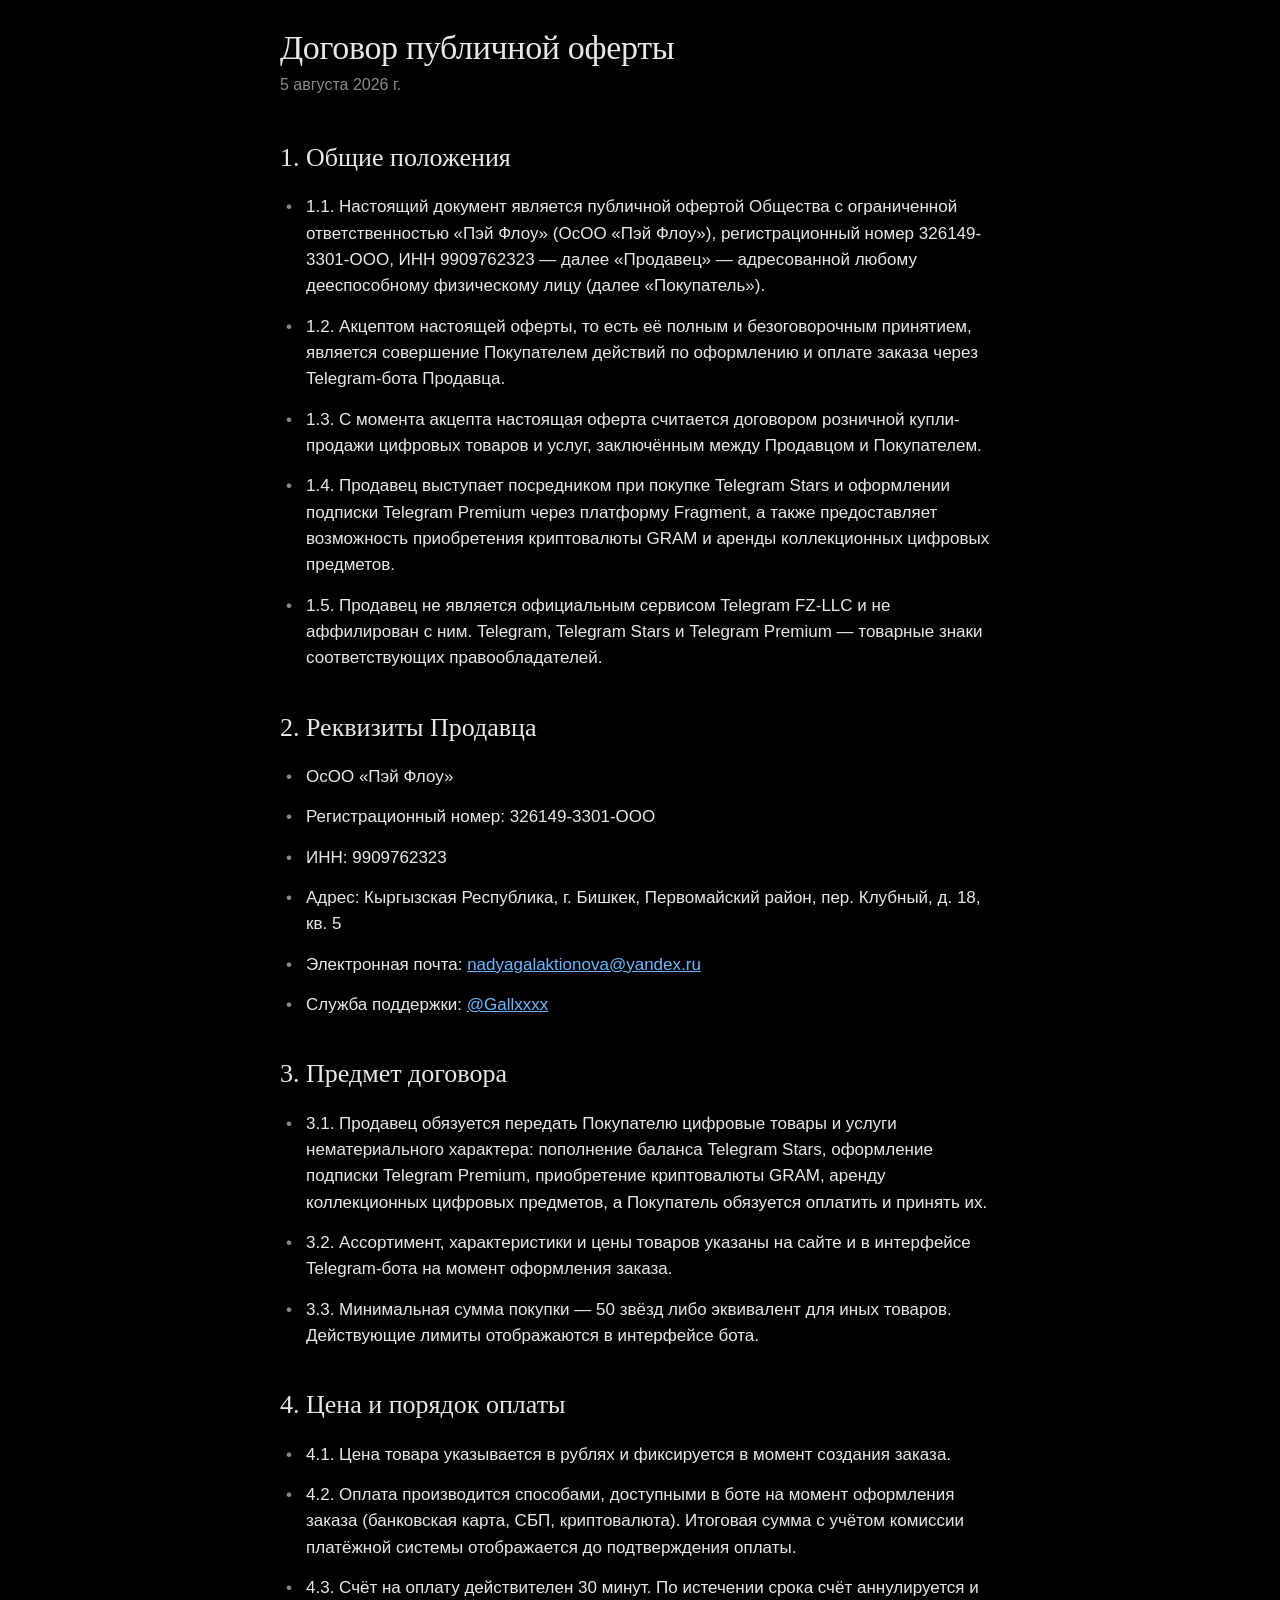
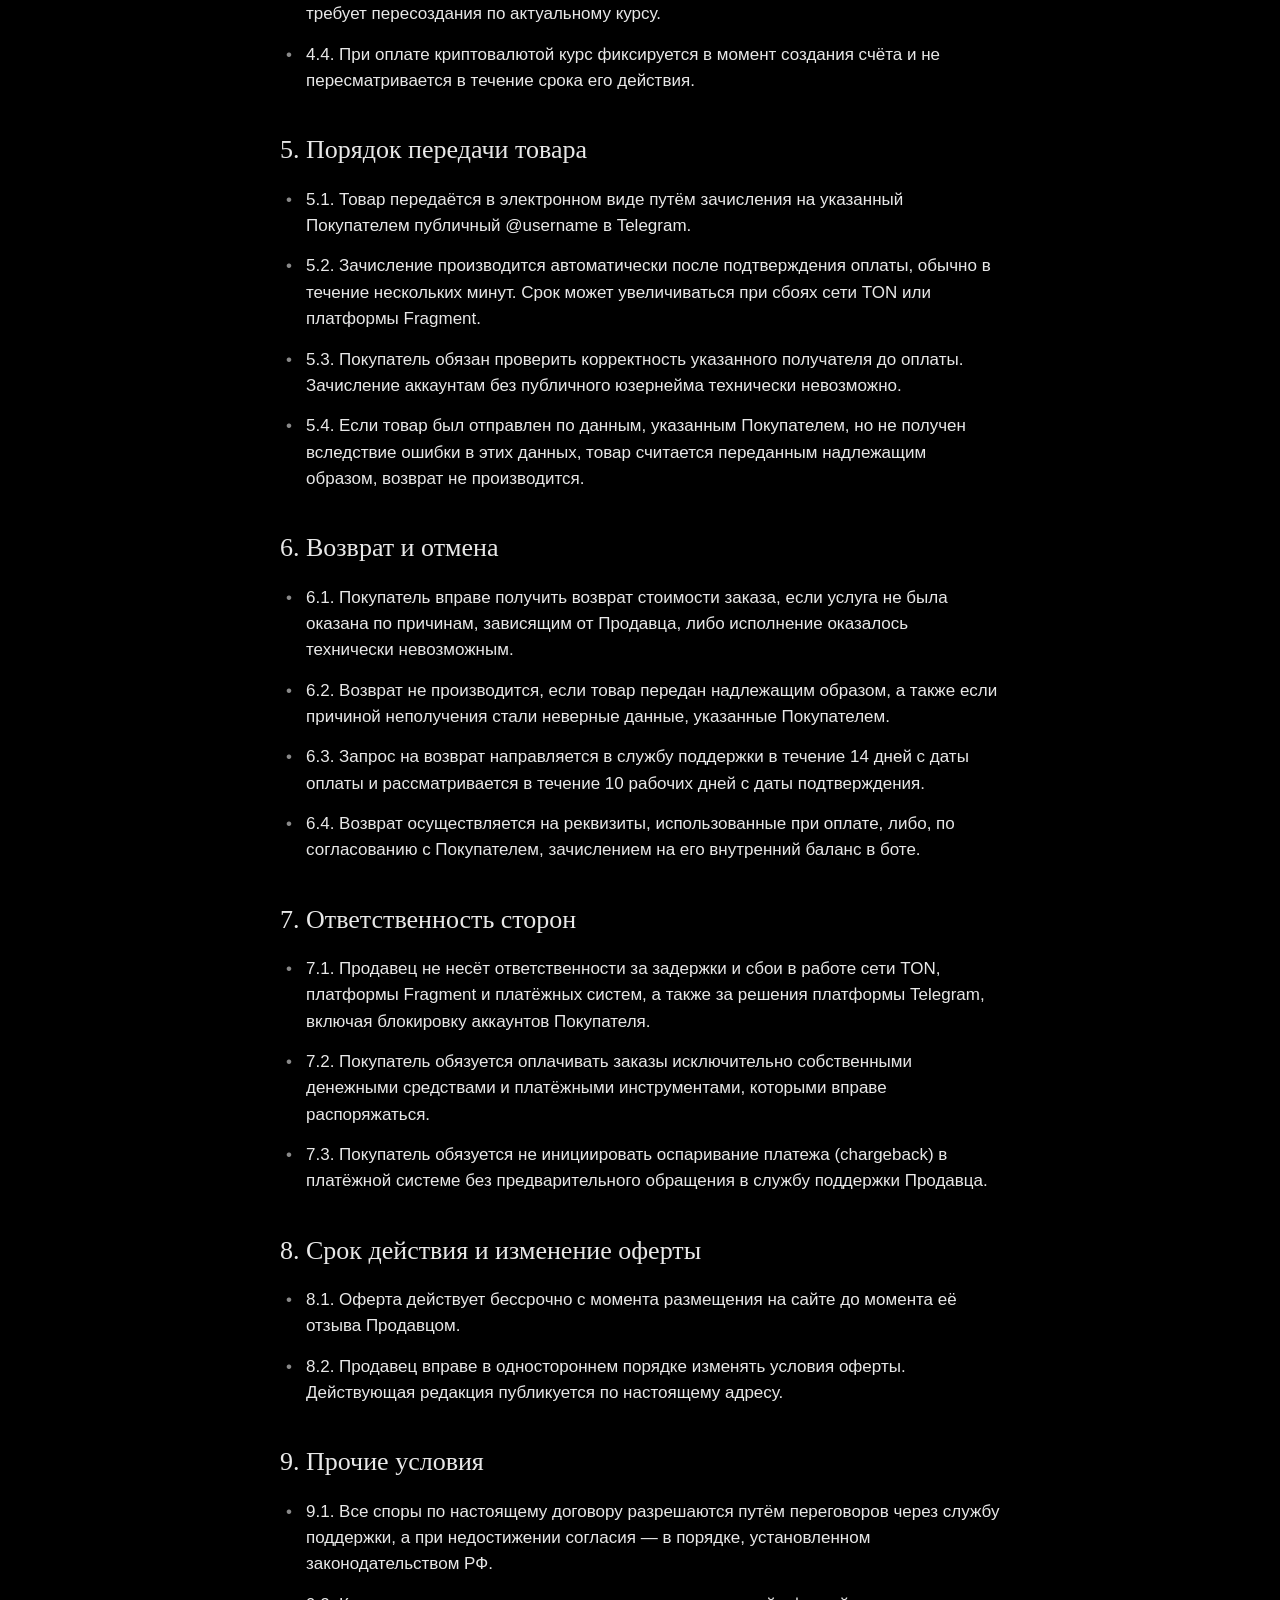
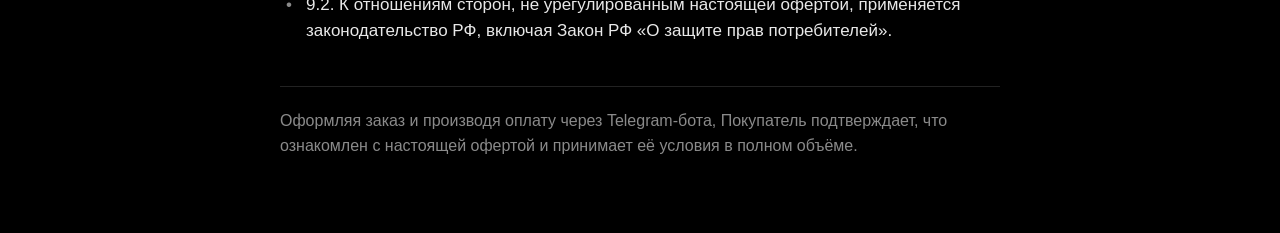
==== commit 922fddf7: "Продавец по документам — ОсОО «Пэй Флоу» вместо физлица" ====
--- a/offer.html
+++ b/offer.html
@@ -13,7 +13,7 @@
 
 <h2>1. Общие положения</h2>
 <ul>
-  <li>1.1. Настоящий документ является публичной офертой Гвелесиани Ростома Дмитриевича, ИНН 771574939085, плательщика налога на профессиональный доход (самозанятого) — далее «Продавец» — адресованной любому дееспособному физическому лицу (далее «Покупатель»), в соответствии со ст. 437 Гражданского кодекса РФ.</li>
+  <li>1.1. Настоящий документ является публичной офертой Общества с ограниченной ответственностью «Пэй Флоу» (ОсОО «Пэй Флоу»), регистрационный номер 326149-3301-ООО, ИНН 9909762323 — далее «Продавец» — адресованной любому дееспособному физическому лицу (далее «Покупатель»).</li>
   <li>1.2. Акцептом настоящей оферты, то есть её полным и безоговорочным принятием, является совершение Покупателем действий по оформлению и оплате заказа через Telegram-бота Продавца.</li>
   <li>1.3. С момента акцепта настоящая оферта считается договором розничной купли-продажи цифровых товаров и услуг, заключённым между Продавцом и Покупателем.</li>
   <li>1.4. Продавец выступает посредником при покупке Telegram Stars и оформлении подписки Telegram Premium через платформу Fragment, а также предоставляет возможность приобретения криптовалюты GRAM и аренды коллекционных цифровых предметов.</li>
@@ -22,11 +22,10 @@
 
 <h2>2. Реквизиты Продавца</h2>
 <ul>
-  <li>Гвелесиани Ростом Дмитриевич</li>
-  <li>ИНН: 771574939085</li>
-  <li>Статус: плательщик налога на профессиональный доход (самозанятый)</li>
-  <li>Адрес: г. Москва, ул. 6-я Радиальная, д. 5, к. 3, кв. 650</li>
-  <li>Телефон: +7 999 818-18-99</li>
+  <li>ОсОО «Пэй Флоу»</li>
+  <li>Регистрационный номер: 326149-3301-ООО</li>
+  <li>ИНН: 9909762323</li>
+  <li>Адрес: Кыргызская Республика, г. Бишкек, Первомайский район, пер. Клубный, д. 18, кв. 5</li>
   <li>Электронная почта: <a href="mailto:nadyagalaktionova@yandex.ru" style="color:var(--accent)">nadyagalaktionova@yandex.ru</a></li>
   <li>Служба поддержки: <a href="https://t.me/Gallxxxx" style="color:var(--accent)">@Gallxxxx</a></li>
 </ul>
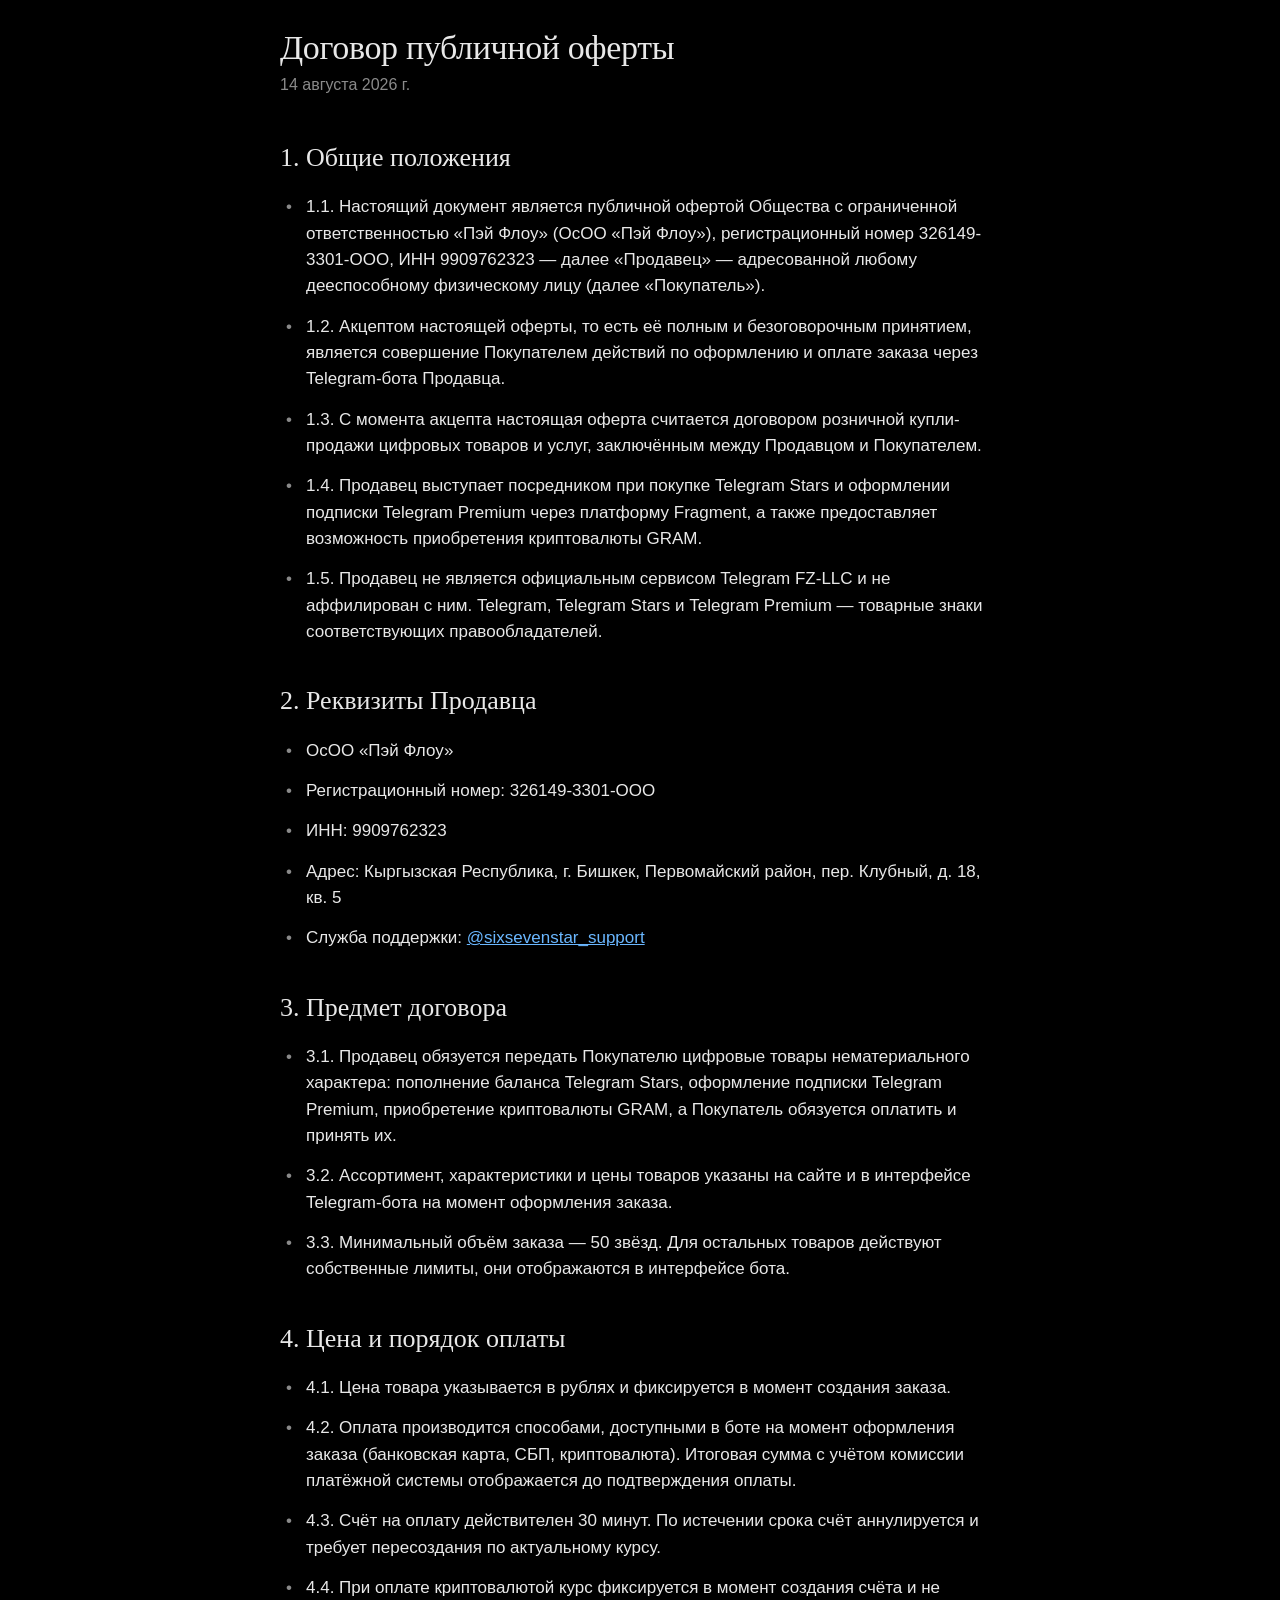
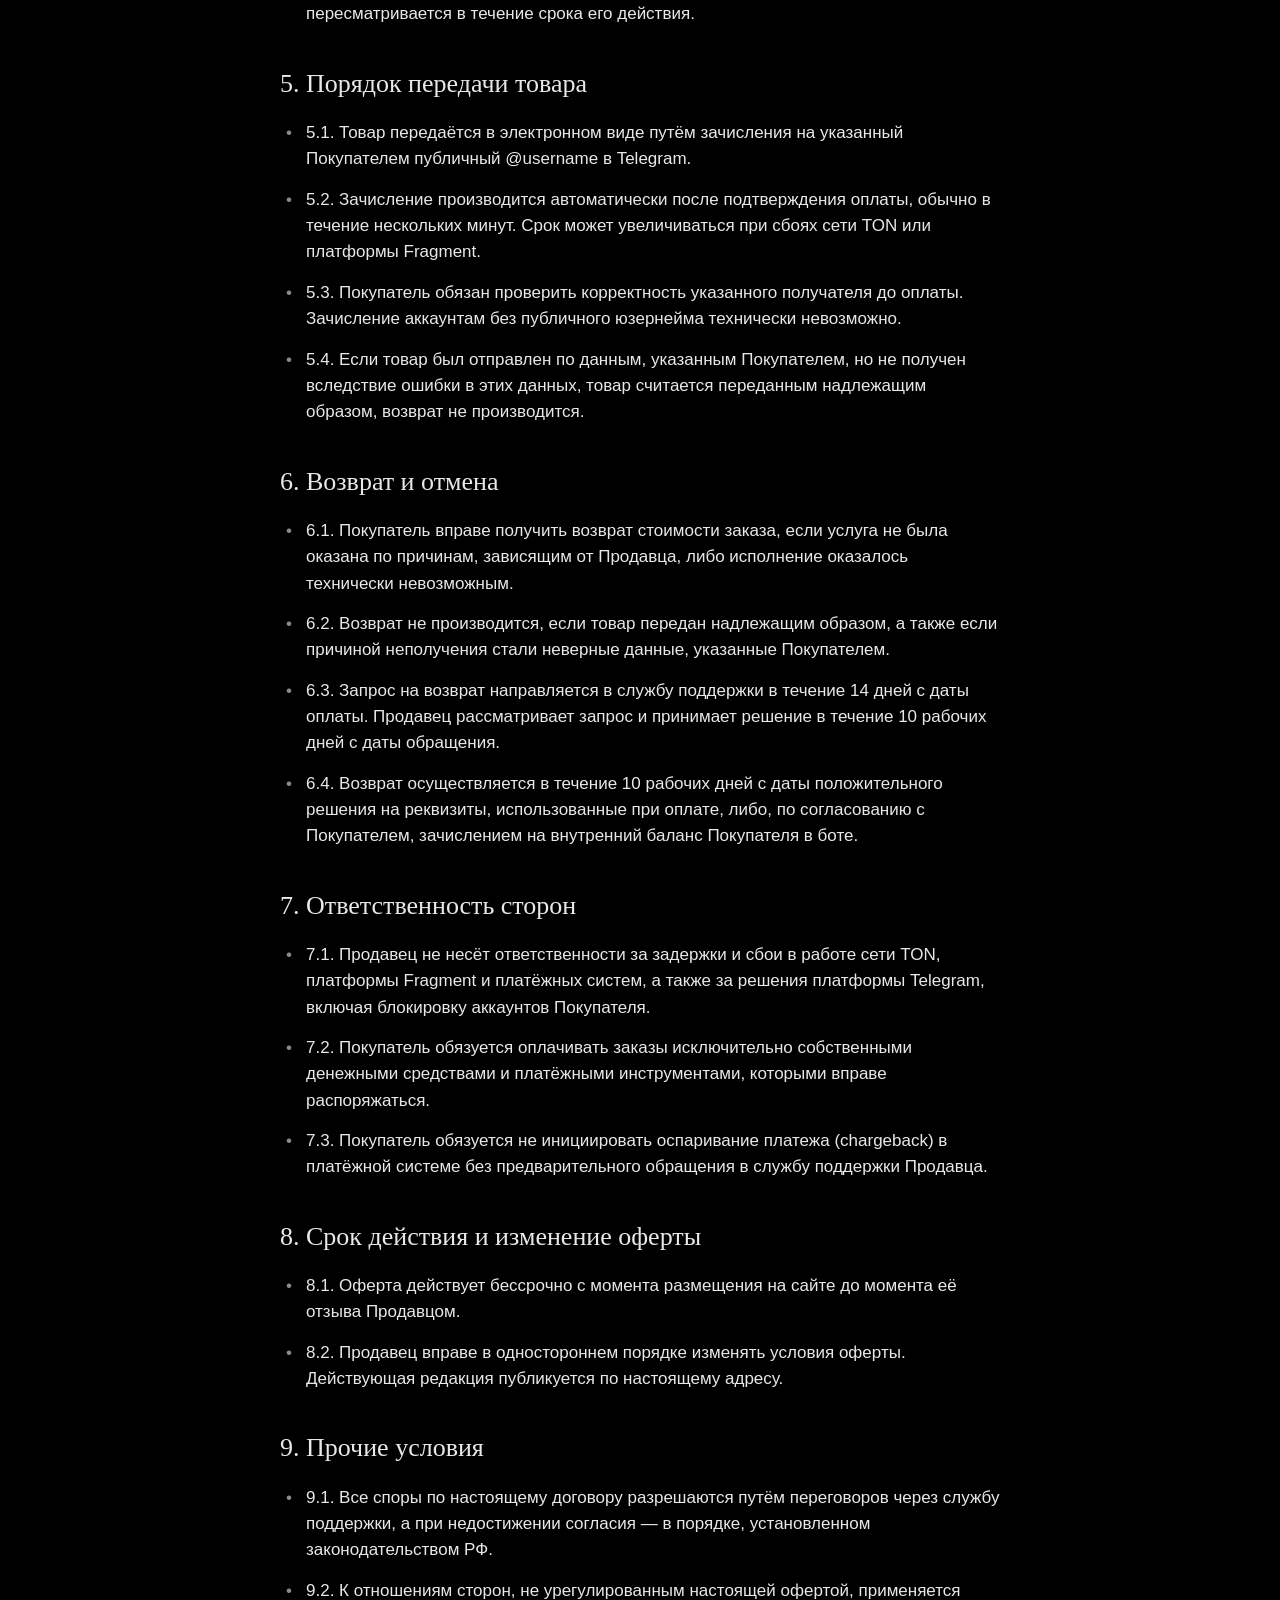
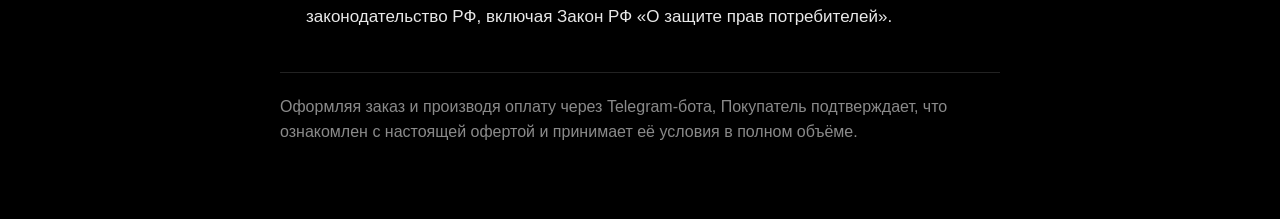
==== commit fb728831: "Поддержка @sixsevenstar_support, только реквизиты юрлица, вычитка документов" ====
--- a/offer.html
+++ b/offer.html
@@ -9,14 +9,14 @@
 <body>
 
 <h1>Договор публичной оферты</h1>
-<div class="date">5 августа 2026 г.</div>
+<div class="date">14 августа 2026 г.</div>
 
 <h2>1. Общие положения</h2>
 <ul>
   <li>1.1. Настоящий документ является публичной офертой Общества с ограниченной ответственностью «Пэй Флоу» (ОсОО «Пэй Флоу»), регистрационный номер 326149-3301-ООО, ИНН 9909762323 — далее «Продавец» — адресованной любому дееспособному физическому лицу (далее «Покупатель»).</li>
   <li>1.2. Акцептом настоящей оферты, то есть её полным и безоговорочным принятием, является совершение Покупателем действий по оформлению и оплате заказа через Telegram-бота Продавца.</li>
   <li>1.3. С момента акцепта настоящая оферта считается договором розничной купли-продажи цифровых товаров и услуг, заключённым между Продавцом и Покупателем.</li>
-  <li>1.4. Продавец выступает посредником при покупке Telegram Stars и оформлении подписки Telegram Premium через платформу Fragment, а также предоставляет возможность приобретения криптовалюты GRAM и аренды коллекционных цифровых предметов.</li>
+  <li>1.4. Продавец выступает посредником при покупке Telegram Stars и оформлении подписки Telegram Premium через платформу Fragment, а также предоставляет возможность приобретения криптовалюты GRAM.</li>
   <li>1.5. Продавец не является официальным сервисом Telegram FZ-LLC и не аффилирован с ним. Telegram, Telegram Stars и Telegram Premium — товарные знаки соответствующих правообладателей.</li>
 </ul>
 
@@ -26,15 +26,14 @@
   <li>Регистрационный номер: 326149-3301-ООО</li>
   <li>ИНН: 9909762323</li>
   <li>Адрес: Кыргызская Республика, г. Бишкек, Первомайский район, пер. Клубный, д. 18, кв. 5</li>
-  <li>Электронная почта: <a href="mailto:nadyagalaktionova@yandex.ru" style="color:var(--accent)">nadyagalaktionova@yandex.ru</a></li>
-  <li>Служба поддержки: <a href="https://t.me/Gallxxxx" style="color:var(--accent)">@Gallxxxx</a></li>
+  <li>Служба поддержки: <a href="https://t.me/sixsevenstar_support" style="color:var(--accent)">@sixsevenstar_support</a></li>
 </ul>
 
 <h2>3. Предмет договора</h2>
 <ul>
-  <li>3.1. Продавец обязуется передать Покупателю цифровые товары и услуги нематериального характера: пополнение баланса Telegram Stars, оформление подписки Telegram Premium, приобретение криптовалюты GRAM, аренду коллекционных цифровых предметов, а Покупатель обязуется оплатить и принять их.</li>
+  <li>3.1. Продавец обязуется передать Покупателю цифровые товары нематериального характера: пополнение баланса Telegram Stars, оформление подписки Telegram Premium, приобретение криптовалюты GRAM, а Покупатель обязуется оплатить и принять их.</li>
   <li>3.2. Ассортимент, характеристики и цены товаров указаны на сайте и в интерфейсе Telegram-бота на момент оформления заказа.</li>
-  <li>3.3. Минимальная сумма покупки — 50 звёзд либо эквивалент для иных товаров. Действующие лимиты отображаются в интерфейсе бота.</li>
+  <li>3.3. Минимальный объём заказа — 50 звёзд. Для остальных товаров действуют собственные лимиты, они отображаются в интерфейсе бота.</li>
 </ul>
 
 <h2>4. Цена и порядок оплаты</h2>
@@ -57,8 +56,8 @@
 <ul>
   <li>6.1. Покупатель вправе получить возврат стоимости заказа, если услуга не была оказана по причинам, зависящим от Продавца, либо исполнение оказалось технически невозможным.</li>
   <li>6.2. Возврат не производится, если товар передан надлежащим образом, а также если причиной неполучения стали неверные данные, указанные Покупателем.</li>
-  <li>6.3. Запрос на возврат направляется в службу поддержки в течение 14 дней с даты оплаты и рассматривается в течение 10 рабочих дней с даты подтверждения.</li>
-  <li>6.4. Возврат осуществляется на реквизиты, использованные при оплате, либо, по согласованию с Покупателем, зачислением на его внутренний баланс в боте.</li>
+  <li>6.3. Запрос на возврат направляется в службу поддержки в течение 14 дней с даты оплаты. Продавец рассматривает запрос и принимает решение в течение 10 рабочих дней с даты обращения.</li>
+  <li>6.4. Возврат осуществляется в течение 10 рабочих дней с даты положительного решения на реквизиты, использованные при оплате, либо, по согласованию с Покупателем, зачислением на внутренний баланс Покупателя в боте.</li>
 </ul>
 
 <h2>7. Ответственность сторон</h2>
